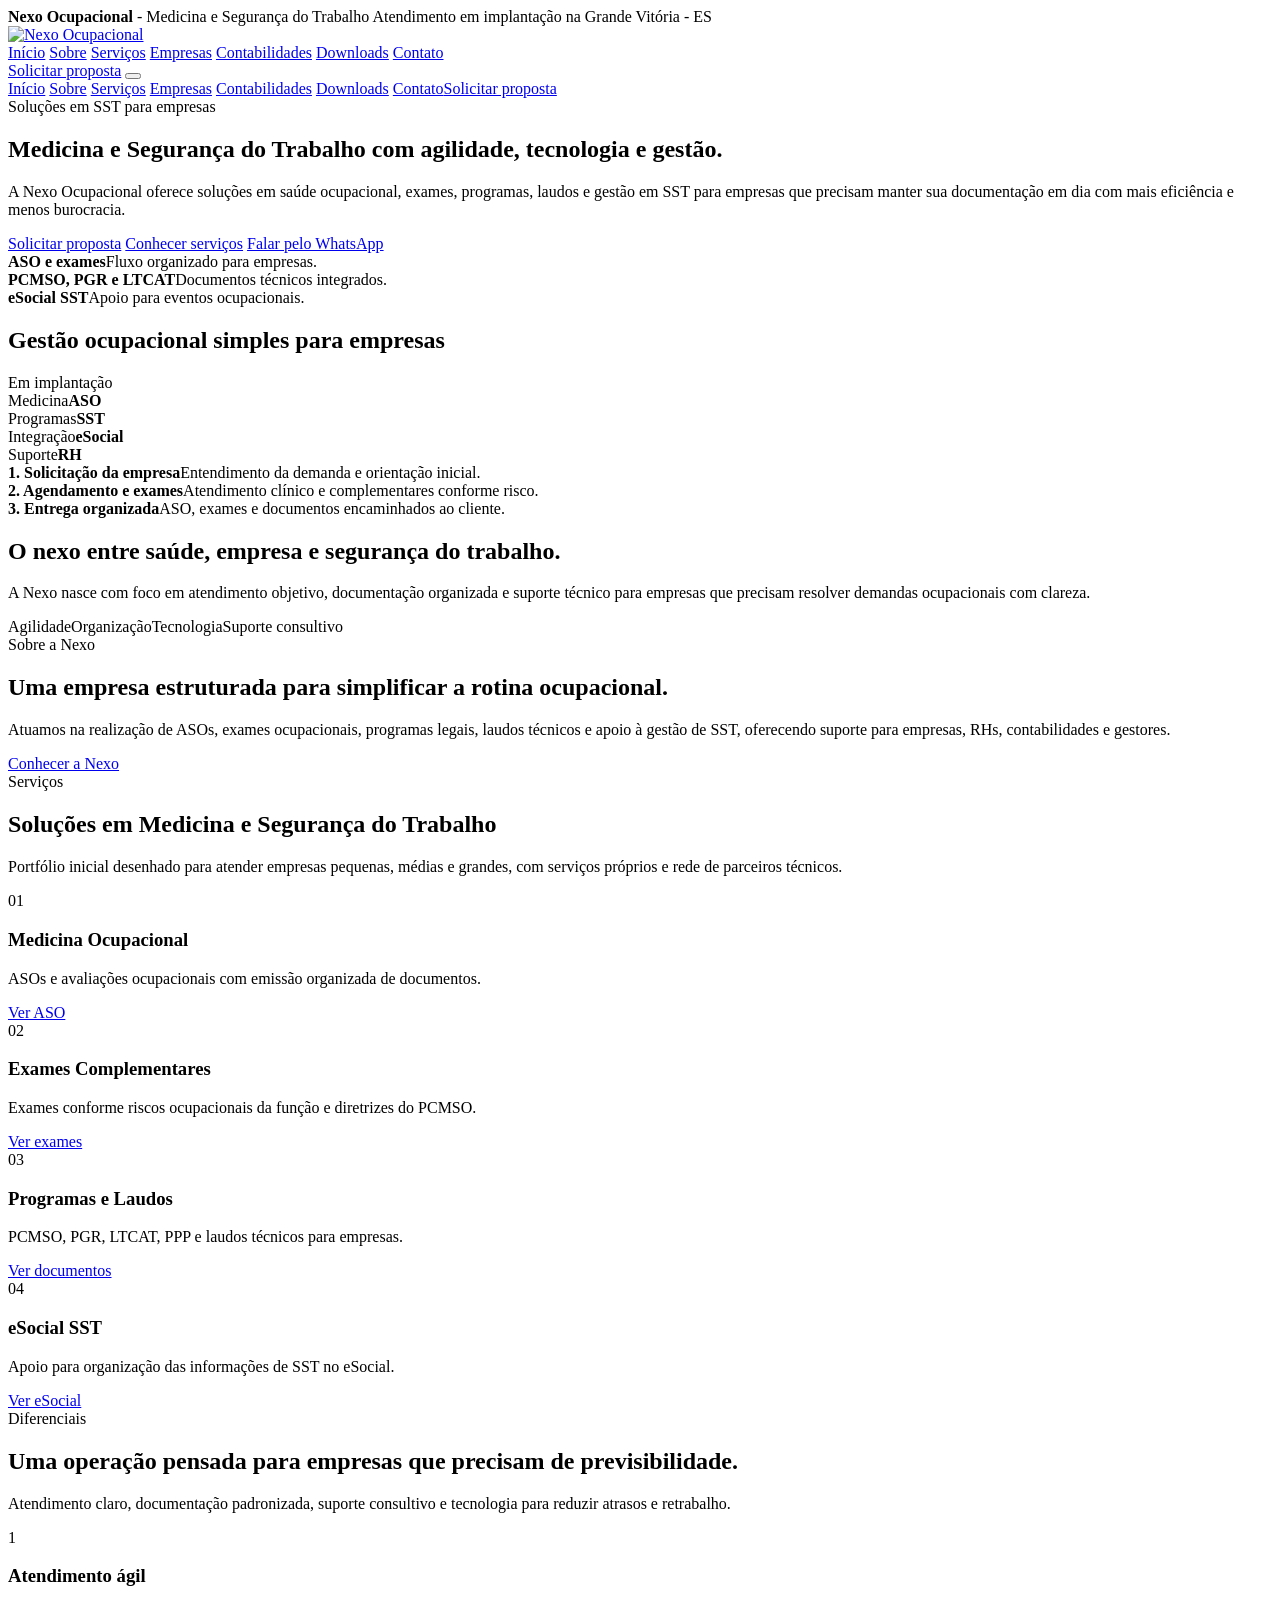
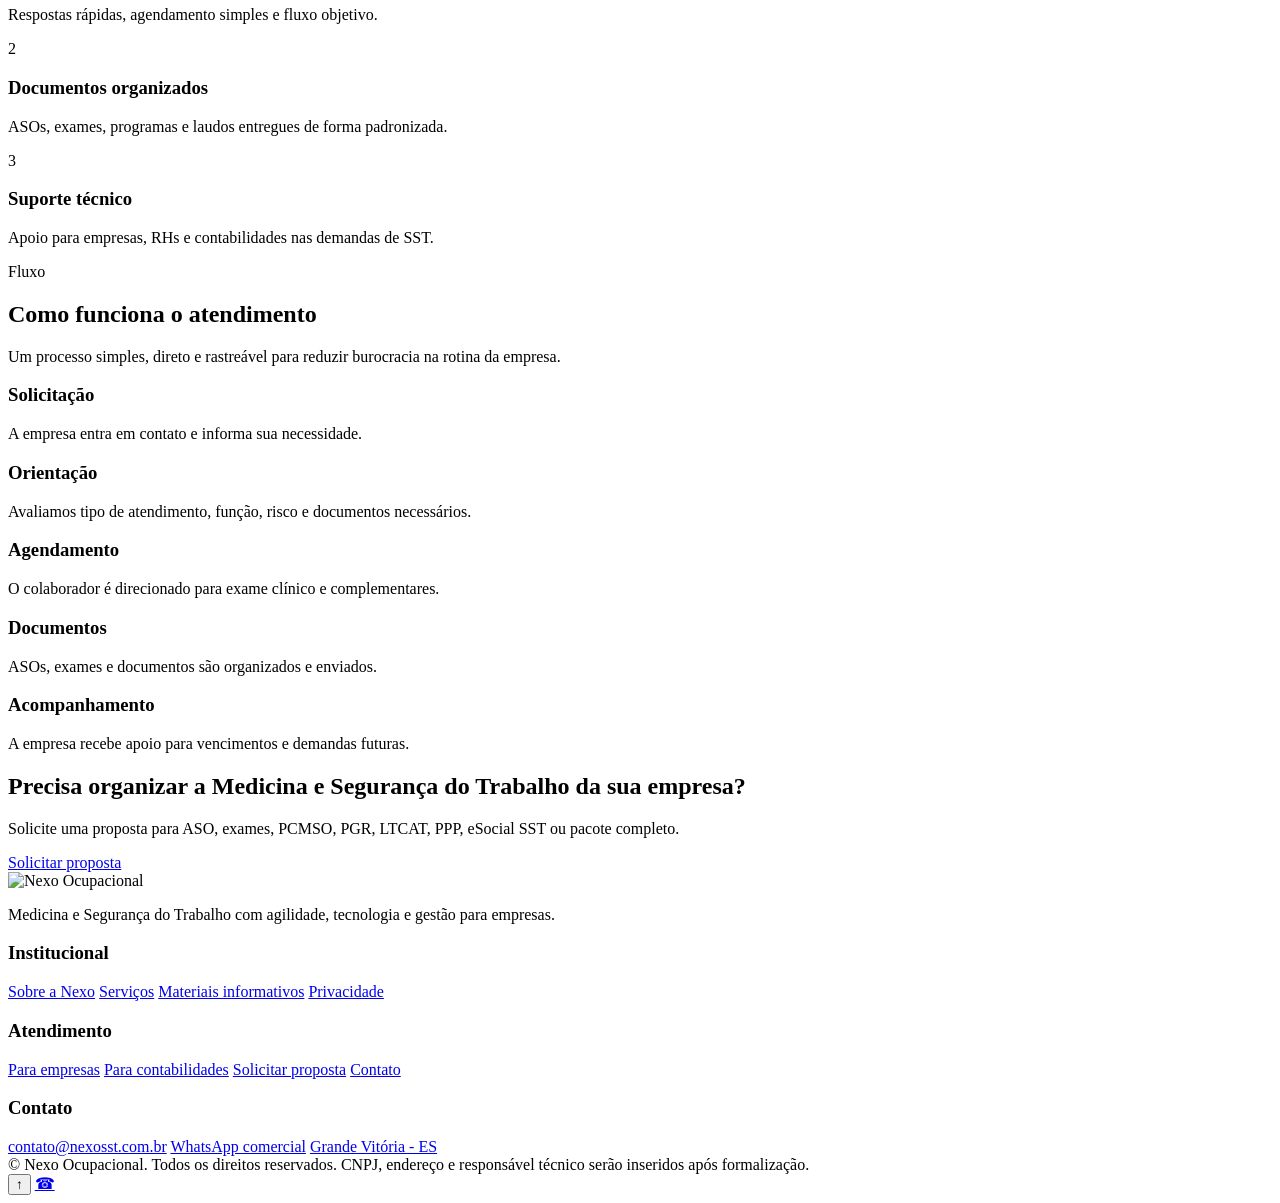
==== index.html @ 8d430383 "Add files via upload" ====
<!doctype html>
<html lang="pt-BR">
<head>
  <meta charset="utf-8">
  <meta name="viewport" content="width=device-width, initial-scale=1">
  <title>Nexo Ocupacional | Medicina e Segurança do Trabalho</title>
  <meta name="description" content="Site institucional da Nexo Ocupacional - Medicina e Segurança do Trabalho para empresas.">
  <link rel="icon" href="assets/img/favicon.svg" type="image/svg+xml">
  <link rel="preconnect" href="https://fonts.gstatic.com">
  <link rel="stylesheet" href="assets/css/styles.css">
</head>
<body>

<div class="topbar">
  <div class="container">
    <span><strong>Nexo Ocupacional</strong> - Medicina e Segurança do Trabalho</span>
    <span>Atendimento em implantação na Grande Vitória - ES</span>
  </div>
</div>
<header class="header">
  <div class="container">
    <div class="nav">
      <a class="logo" href="index.html" aria-label="Nexo Ocupacional">
        <img src="assets/img/logo-nexo.svg" alt="Nexo Ocupacional">
      </a>
      <nav class="navlinks" aria-label="Menu principal"><a href="index.html" class="active">Início</a>
<a href="sobre.html" class="">Sobre</a>
<a href="servicos.html" class="">Serviços</a>
<a href="empresas.html" class="">Empresas</a>
<a href="contabilidades.html" class="">Contabilidades</a>
<a href="downloads.html" class="">Downloads</a>
<a href="contato.html" class="">Contato</a></nav>
      <div class="navcta">
        <a class="btn primary" href="proposta.html">Solicitar proposta</a>
        <button class="menu-btn" data-menu-btn aria-label="Abrir menu"><span></span><span></span><span></span></button>
      </div>
    </div>
    <div class="mobile-menu" data-mobile-menu><a href="index.html">Início</a>
<a href="sobre.html">Sobre</a>
<a href="servicos.html">Serviços</a>
<a href="empresas.html">Empresas</a>
<a href="contabilidades.html">Contabilidades</a>
<a href="downloads.html">Downloads</a>
<a href="contato.html">Contato</a><a href="proposta.html">Solicitar proposta</a></div>
  </div>
</header>

<main>
  <section class="hero">
    <div class="container hero-grid">
      <div class="reveal">
        <div class="eyebrow">Soluções em SST para empresas</div>
        <h1>Medicina e Segurança do Trabalho com <span>agilidade, tecnologia e gestão.</span></h1>
        <p>A Nexo Ocupacional oferece soluções em saúde ocupacional, exames, programas, laudos e gestão em SST para empresas que precisam manter sua documentação em dia com mais eficiência e menos burocracia.</p>
        <div class="hero-actions">
          <a class="btn primary" href="proposta.html">Solicitar proposta</a>
          <a class="btn secondary" href="servicos.html">Conhecer serviços</a>
          <a class="btn whatsapp" href="#" data-whatsapp="proposta">Falar pelo WhatsApp</a>
        </div>
        <div class="hero-points">
          <div class="point"><strong>ASO e exames</strong>Fluxo organizado para empresas.</div>
          <div class="point"><strong>PCMSO, PGR e LTCAT</strong>Documentos técnicos integrados.</div>
          <div class="point"><strong>eSocial SST</strong>Apoio para eventos ocupacionais.</div>
        </div>
      </div>
      <aside class="hero-card reveal">
        <div class="panel-head">
          <h2>Gestão ocupacional simples para empresas</h2>
          <span class="status">Em implantação</span>
        </div>
        <div class="metrics">
          <div class="metric"><span>Medicina</span><strong>ASO</strong></div>
          <div class="metric"><span>Programas</span><strong>SST</strong></div>
          <div class="metric"><span>Integração</span><strong>eSocial</strong></div>
          <div class="metric"><span>Suporte</span><strong>RH</strong></div>
        </div>
        <div class="mini-flow">
          <div class="flow-item"><strong>1. Solicitação da empresa</strong>Entendimento da demanda e orientação inicial.</div>
          <div class="flow-item"><strong>2. Agendamento e exames</strong>Atendimento clínico e complementares conforme risco.</div>
          <div class="flow-item"><strong>3. Entrega organizada</strong>ASO, exames e documentos encaminhados ao cliente.</div>
        </div>
      </aside>
    </div>
  </section>

  <section class="section">
    <div class="container grid-2">
      <div class="kicker-box reveal">
        <h2>O nexo entre saúde, empresa e segurança do trabalho.</h2>
        <p>A Nexo nasce com foco em atendimento objetivo, documentação organizada e suporte técnico para empresas que precisam resolver demandas ocupacionais com clareza.</p>
        <div class="pills">
          <span class="pill">Agilidade</span><span class="pill">Organização</span><span class="pill">Tecnologia</span><span class="pill">Suporte consultivo</span>
        </div>
      </div>
      <div class="reveal">
        <div class="title">
          <span class="label">Sobre a Nexo</span>
          <h2>Uma empresa estruturada para simplificar a rotina ocupacional.</h2>
          <p>Atuamos na realização de ASOs, exames ocupacionais, programas legais, laudos técnicos e apoio à gestão de SST, oferecendo suporte para empresas, RHs, contabilidades e gestores.</p>
        </div>
        <a class="btn secondary" href="sobre.html">Conhecer a Nexo</a>
      </div>
    </div>
  </section>

  <section class="section section-muted">
    <div class="container">
      <div class="title center reveal">
        <span class="label">Serviços</span>
        <h2>Soluções em Medicina e Segurança do Trabalho</h2>
        <p>Portfólio inicial desenhado para atender empresas pequenas, médias e grandes, com serviços próprios e rede de parceiros técnicos.</p>
      </div>
      <div class="grid-4">
        <article class="card reveal"><div class="icon">01</div><h3>Medicina Ocupacional</h3><p>ASOs e avaliações ocupacionais com emissão organizada de documentos.</p><a class="btn secondary" href="aso.html">Ver ASO</a></article>
        <article class="card reveal"><div class="icon">02</div><h3>Exames Complementares</h3><p>Exames conforme riscos ocupacionais da função e diretrizes do PCMSO.</p><a class="btn secondary" href="servicos.html#exames">Ver exames</a></article>
        <article class="card reveal"><div class="icon">03</div><h3>Programas e Laudos</h3><p>PCMSO, PGR, LTCAT, PPP e laudos técnicos para empresas.</p><a class="btn secondary" href="programas.html">Ver documentos</a></article>
        <article class="card reveal"><div class="icon">04</div><h3>eSocial SST</h3><p>Apoio para organização das informações de SST no eSocial.</p><a class="btn secondary" href="servicos.html#esocial">Ver eSocial</a></article>
      </div>
    </div>
  </section>

  <section class="section section-dark">
    <div class="container">
      <div class="title center reveal">
        <span class="label">Diferenciais</span>
        <h2>Uma operação pensada para empresas que precisam de previsibilidade.</h2>
        <p>Atendimento claro, documentação padronizada, suporte consultivo e tecnologia para reduzir atrasos e retrabalho.</p>
      </div>
      <div class="grid-3">
        <div class="diff-card reveal"><div class="icon">1</div><h3>Atendimento ágil</h3><p>Respostas rápidas, agendamento simples e fluxo objetivo.</p></div>
        <div class="diff-card reveal"><div class="icon">2</div><h3>Documentos organizados</h3><p>ASOs, exames, programas e laudos entregues de forma padronizada.</p></div>
        <div class="diff-card reveal"><div class="icon">3</div><h3>Suporte técnico</h3><p>Apoio para empresas, RHs e contabilidades nas demandas de SST.</p></div>
      </div>
    </div>
  </section>

  <section class="section">
    <div class="container">
      <div class="title center reveal">
        <span class="label">Fluxo</span>
        <h2>Como funciona o atendimento</h2>
        <p>Um processo simples, direto e rastreável para reduzir burocracia na rotina da empresa.</p>
      </div>
      <div class="process">
        <div class="step reveal"><h3>Solicitação</h3><p>A empresa entra em contato e informa sua necessidade.</p></div>
        <div class="step reveal"><h3>Orientação</h3><p>Avaliamos tipo de atendimento, função, risco e documentos necessários.</p></div>
        <div class="step reveal"><h3>Agendamento</h3><p>O colaborador é direcionado para exame clínico e complementares.</p></div>
        <div class="step reveal"><h3>Documentos</h3><p>ASOs, exames e documentos são organizados e enviados.</p></div>
        <div class="step reveal"><h3>Acompanhamento</h3><p>A empresa recebe apoio para vencimentos e demandas futuras.</p></div>
      </div>
    </div>
  </section>

  <section class="section section-muted">
    <div class="container cta-band reveal">
      <div>
        <h2>Precisa organizar a Medicina e Segurança do Trabalho da sua empresa?</h2>
        <p>Solicite uma proposta para ASO, exames, PCMSO, PGR, LTCAT, PPP, eSocial SST ou pacote completo.</p>
      </div>
      <a class="btn gold" href="proposta.html">Solicitar proposta</a>
    </div>
  </section>
</main>

<footer class="footer">
  <div class="container">
    <div class="footer-grid">
      <div class="footer-logo">
        <img src="assets/img/logo-nexo.svg" alt="Nexo Ocupacional">
        <p>Medicina e Segurança do Trabalho com agilidade, tecnologia e gestão para empresas.</p>
      </div>
      <div>
        <h3>Institucional</h3>
        <a href="sobre.html">Sobre a Nexo</a>
        <a href="servicos.html">Serviços</a>
        <a href="downloads.html">Materiais informativos</a>
        <a href="privacidade.html">Privacidade</a>
      </div>
      <div>
        <h3>Atendimento</h3>
        <a href="empresas.html">Para empresas</a>
        <a href="contabilidades.html">Para contabilidades</a>
        <a href="proposta.html">Solicitar proposta</a>
        <a href="contato.html">Contato</a>
      </div>
      <div>
        <h3>Contato</h3>
        <a href="mailto:contato@nexosst.com.br">contato@nexosst.com.br</a>
        <a href="#" data-whatsapp="proposta">WhatsApp comercial</a>
        <a href="contato.html">Grande Vitória - ES</a>
      </div>
    </div>
    <div class="footer-bottom">
      <span>© <span data-year></span> Nexo Ocupacional. Todos os direitos reservados.</span>
      <span>CNPJ, endereço e responsável técnico serão inseridos após formalização.</span>
    </div>
  </div>
</footer>
<button class="to-top" data-to-top aria-label="Voltar ao topo">↑</button>
<a class="float-whatsapp" href="#" data-whatsapp="proposta" aria-label="WhatsApp">☎</a>
<script src="assets/js/main.js"></script>
</body>
</html>
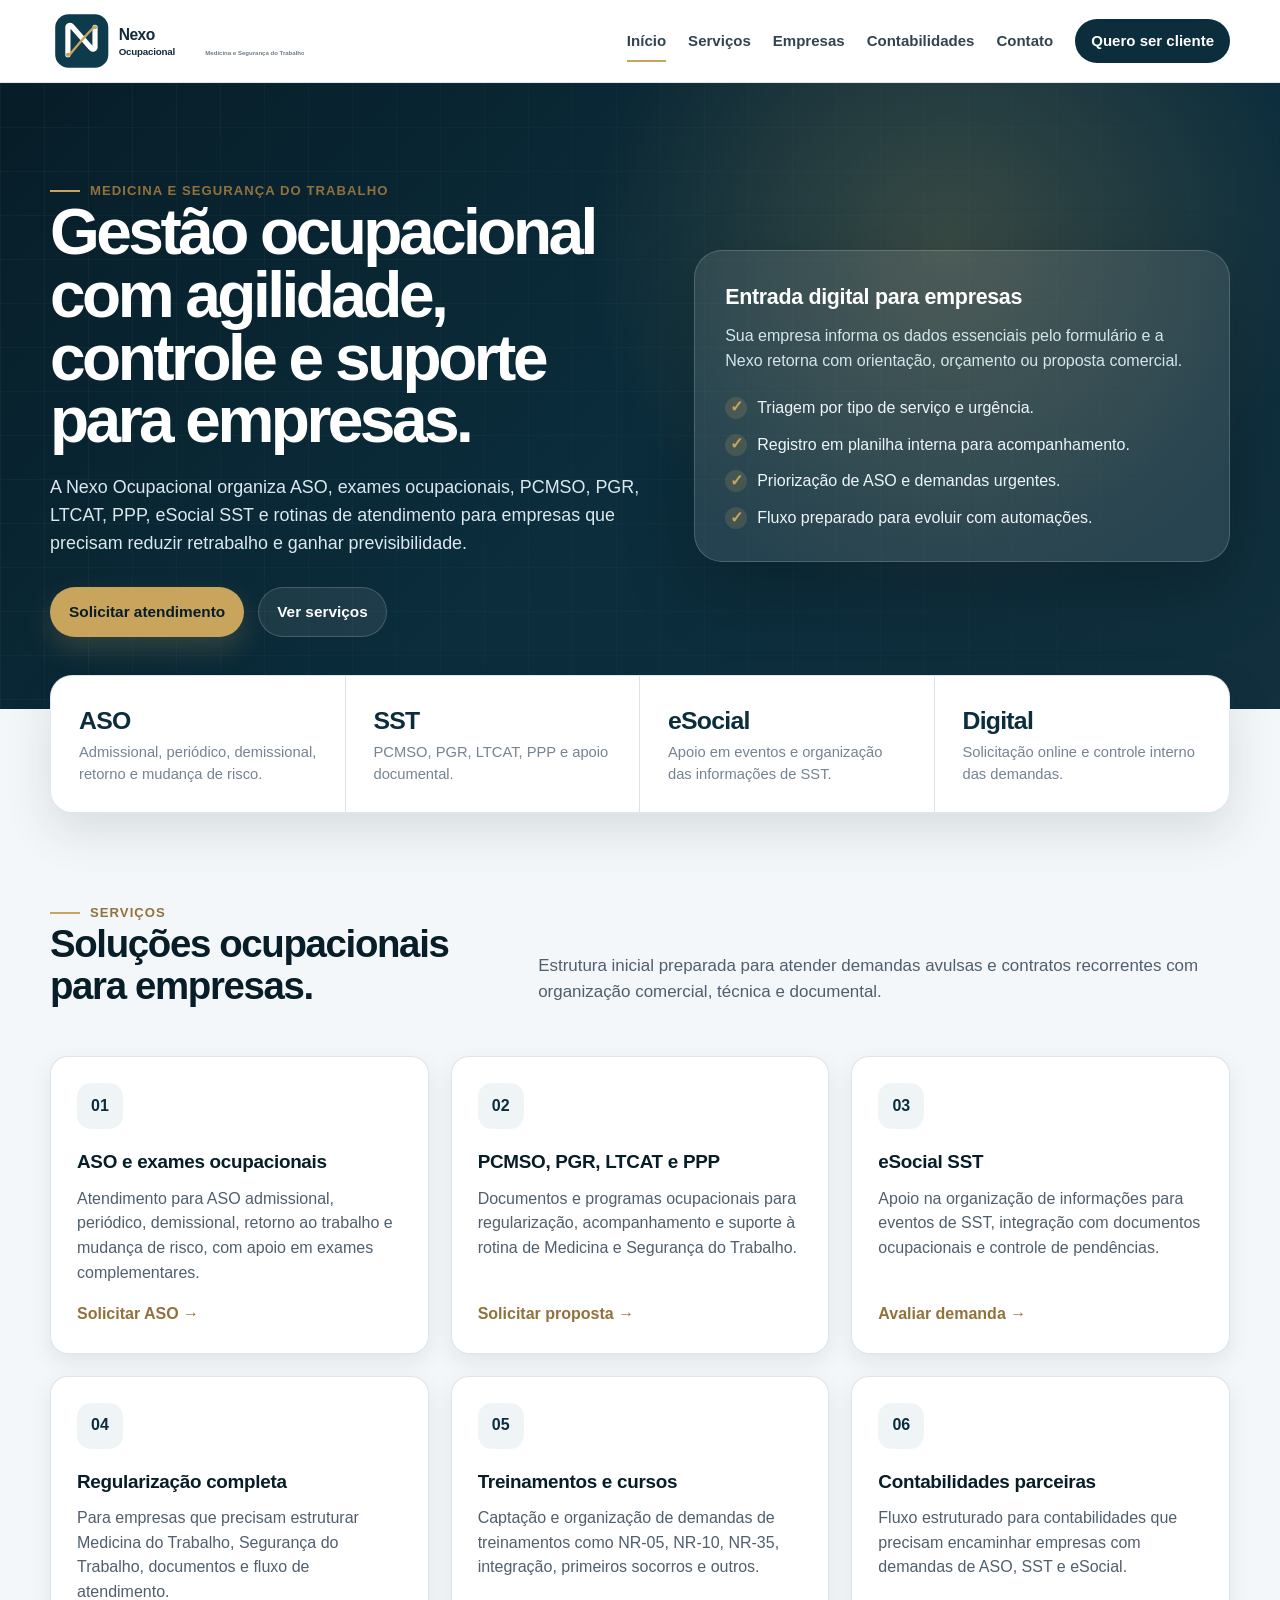
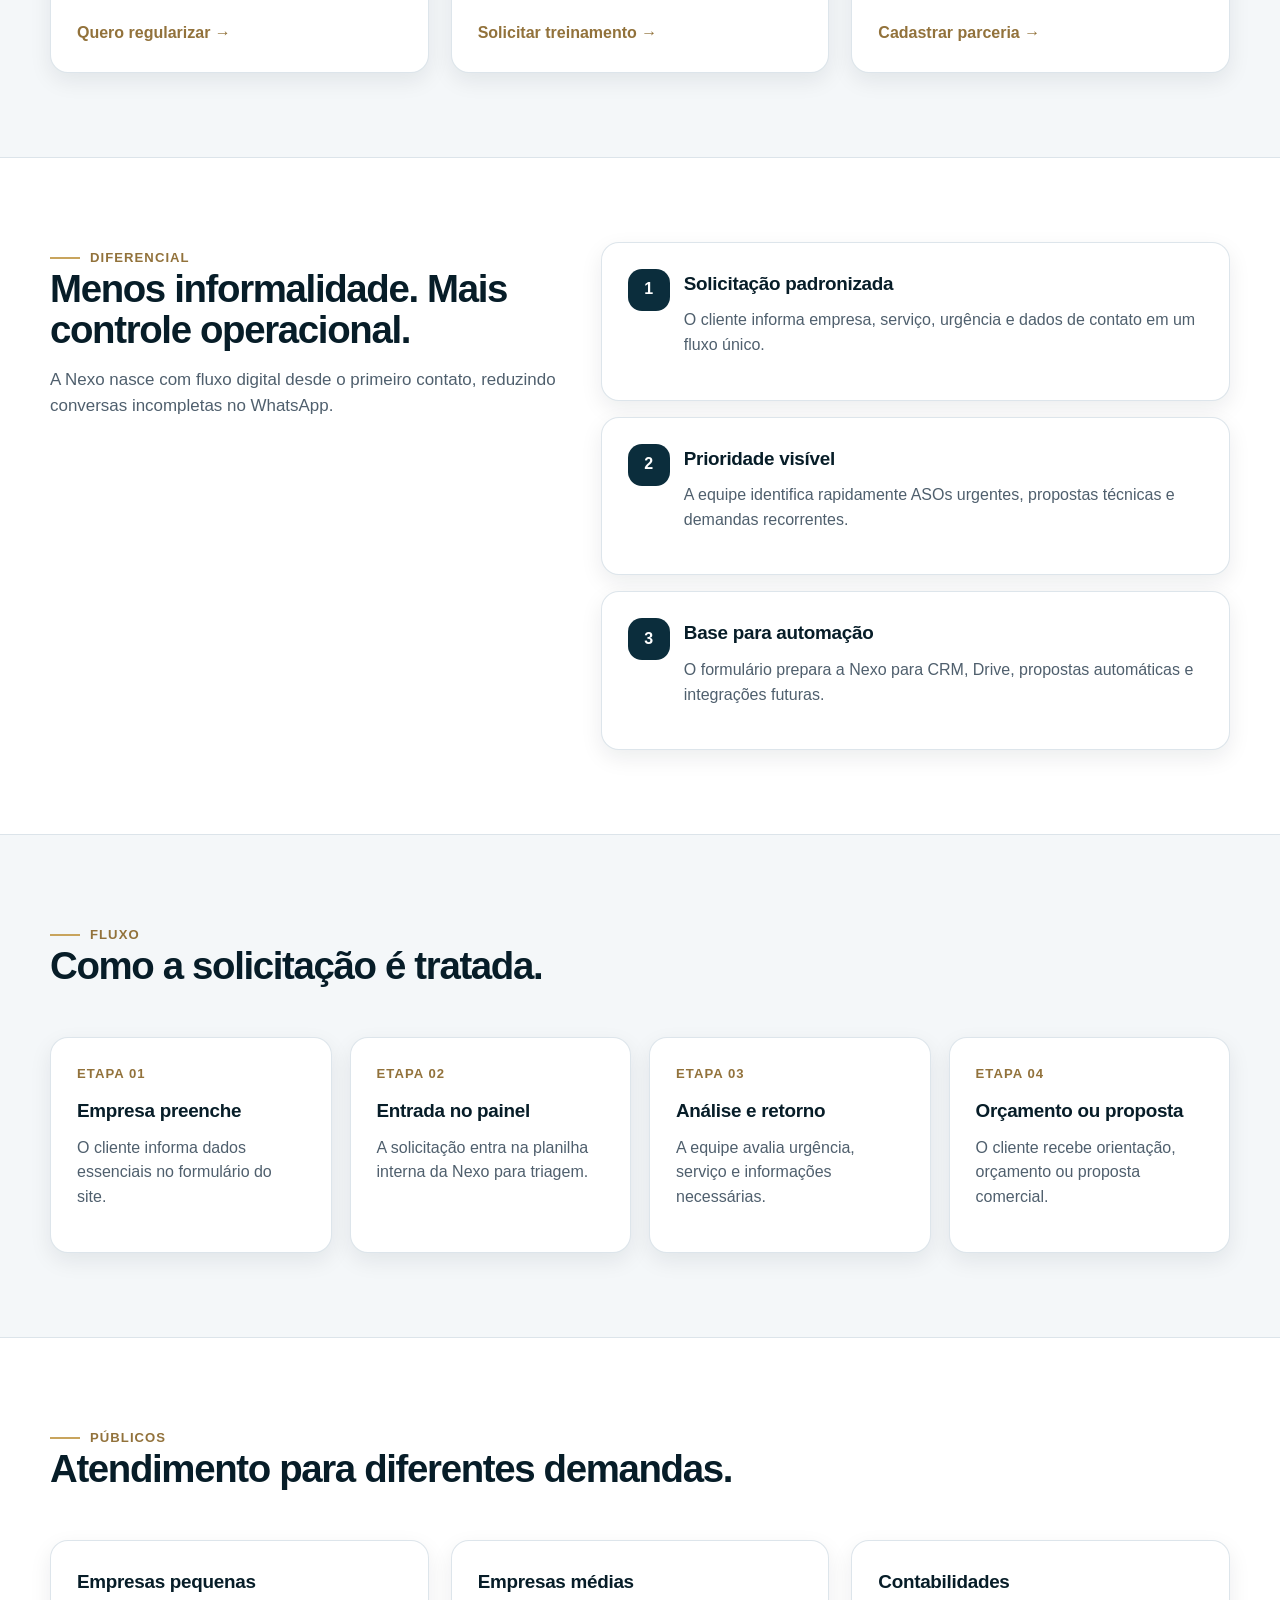
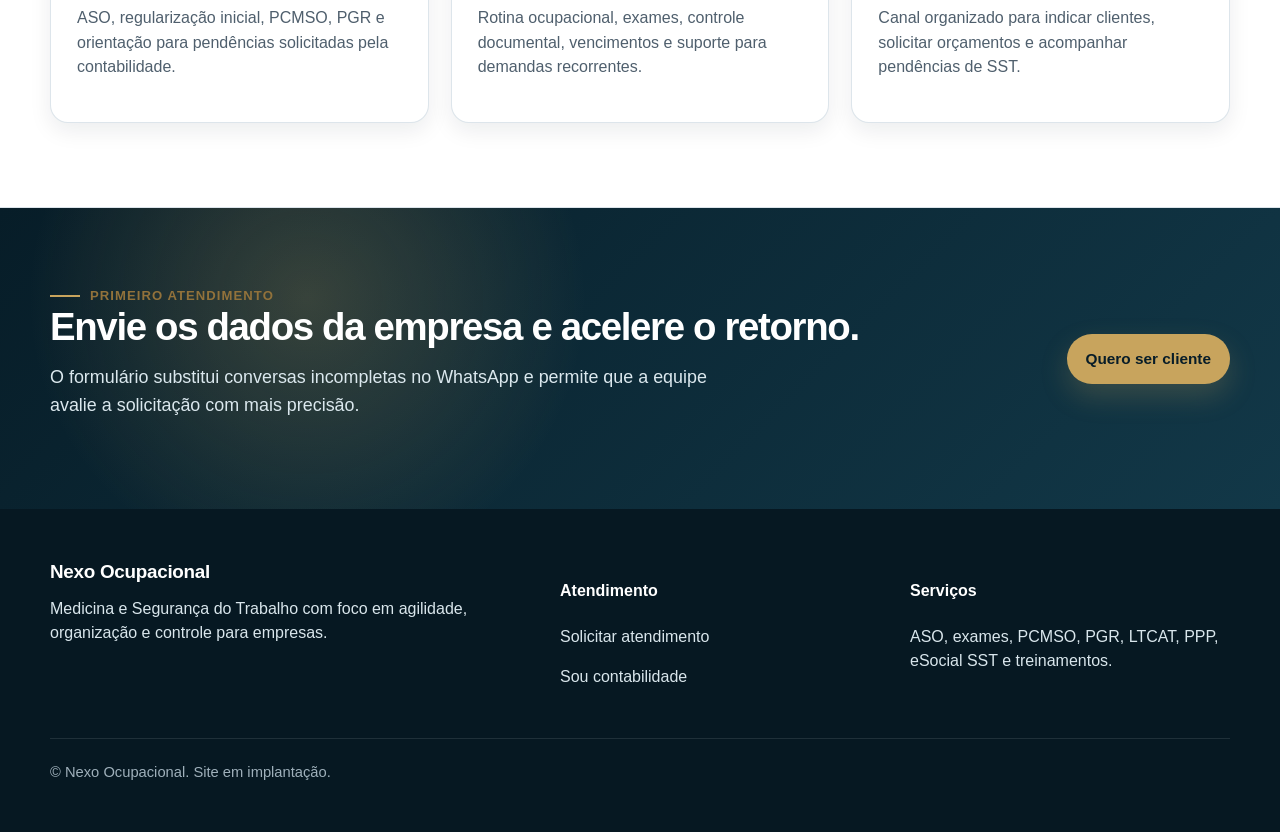
==== commit 13eaf920: "Atualizar site nexo" ====
--- a/index.html
+++ b/index.html
@@ -1,203 +1 @@
-<!doctype html>
-<html lang="pt-BR">
-<head>
-  <meta charset="utf-8">
-  <meta name="viewport" content="width=device-width, initial-scale=1">
-  <title>Nexo Ocupacional | Medicina e Segurança do Trabalho</title>
-  <meta name="description" content="Site institucional da Nexo Ocupacional - Medicina e Segurança do Trabalho para empresas.">
-  <link rel="icon" href="assets/img/favicon.svg" type="image/svg+xml">
-  <link rel="preconnect" href="https://fonts.gstatic.com">
-  <link rel="stylesheet" href="assets/css/styles.css">
-</head>
-<body>
-
-<div class="topbar">
-  <div class="container">
-    <span><strong>Nexo Ocupacional</strong> - Medicina e Segurança do Trabalho</span>
-    <span>Atendimento em implantação na Grande Vitória - ES</span>
-  </div>
-</div>
-<header class="header">
-  <div class="container">
-    <div class="nav">
-      <a class="logo" href="index.html" aria-label="Nexo Ocupacional">
-        <img src="assets/img/logo-nexo.svg" alt="Nexo Ocupacional">
-      </a>
-      <nav class="navlinks" aria-label="Menu principal"><a href="index.html" class="active">Início</a>
-<a href="sobre.html" class="">Sobre</a>
-<a href="servicos.html" class="">Serviços</a>
-<a href="empresas.html" class="">Empresas</a>
-<a href="contabilidades.html" class="">Contabilidades</a>
-<a href="downloads.html" class="">Downloads</a>
-<a href="contato.html" class="">Contato</a></nav>
-      <div class="navcta">
-        <a class="btn primary" href="proposta.html">Solicitar proposta</a>
-        <button class="menu-btn" data-menu-btn aria-label="Abrir menu"><span></span><span></span><span></span></button>
-      </div>
-    </div>
-    <div class="mobile-menu" data-mobile-menu><a href="index.html">Início</a>
-<a href="sobre.html">Sobre</a>
-<a href="servicos.html">Serviços</a>
-<a href="empresas.html">Empresas</a>
-<a href="contabilidades.html">Contabilidades</a>
-<a href="downloads.html">Downloads</a>
-<a href="contato.html">Contato</a><a href="proposta.html">Solicitar proposta</a></div>
-  </div>
-</header>
-
-<main>
-  <section class="hero">
-    <div class="container hero-grid">
-      <div class="reveal">
-        <div class="eyebrow">Soluções em SST para empresas</div>
-        <h1>Medicina e Segurança do Trabalho com <span>agilidade, tecnologia e gestão.</span></h1>
-        <p>A Nexo Ocupacional oferece soluções em saúde ocupacional, exames, programas, laudos e gestão em SST para empresas que precisam manter sua documentação em dia com mais eficiência e menos burocracia.</p>
-        <div class="hero-actions">
-          <a class="btn primary" href="proposta.html">Solicitar proposta</a>
-          <a class="btn secondary" href="servicos.html">Conhecer serviços</a>
-          <a class="btn whatsapp" href="#" data-whatsapp="proposta">Falar pelo WhatsApp</a>
-        </div>
-        <div class="hero-points">
-          <div class="point"><strong>ASO e exames</strong>Fluxo organizado para empresas.</div>
-          <div class="point"><strong>PCMSO, PGR e LTCAT</strong>Documentos técnicos integrados.</div>
-          <div class="point"><strong>eSocial SST</strong>Apoio para eventos ocupacionais.</div>
-        </div>
-      </div>
-      <aside class="hero-card reveal">
-        <div class="panel-head">
-          <h2>Gestão ocupacional simples para empresas</h2>
-          <span class="status">Em implantação</span>
-        </div>
-        <div class="metrics">
-          <div class="metric"><span>Medicina</span><strong>ASO</strong></div>
-          <div class="metric"><span>Programas</span><strong>SST</strong></div>
-          <div class="metric"><span>Integração</span><strong>eSocial</strong></div>
-          <div class="metric"><span>Suporte</span><strong>RH</strong></div>
-        </div>
-        <div class="mini-flow">
-          <div class="flow-item"><strong>1. Solicitação da empresa</strong>Entendimento da demanda e orientação inicial.</div>
-          <div class="flow-item"><strong>2. Agendamento e exames</strong>Atendimento clínico e complementares conforme risco.</div>
-          <div class="flow-item"><strong>3. Entrega organizada</strong>ASO, exames e documentos encaminhados ao cliente.</div>
-        </div>
-      </aside>
-    </div>
-  </section>
-
-  <section class="section">
-    <div class="container grid-2">
-      <div class="kicker-box reveal">
-        <h2>O nexo entre saúde, empresa e segurança do trabalho.</h2>
-        <p>A Nexo nasce com foco em atendimento objetivo, documentação organizada e suporte técnico para empresas que precisam resolver demandas ocupacionais com clareza.</p>
-        <div class="pills">
-          <span class="pill">Agilidade</span><span class="pill">Organização</span><span class="pill">Tecnologia</span><span class="pill">Suporte consultivo</span>
-        </div>
-      </div>
-      <div class="reveal">
-        <div class="title">
-          <span class="label">Sobre a Nexo</span>
-          <h2>Uma empresa estruturada para simplificar a rotina ocupacional.</h2>
-          <p>Atuamos na realização de ASOs, exames ocupacionais, programas legais, laudos técnicos e apoio à gestão de SST, oferecendo suporte para empresas, RHs, contabilidades e gestores.</p>
-        </div>
-        <a class="btn secondary" href="sobre.html">Conhecer a Nexo</a>
-      </div>
-    </div>
-  </section>
-
-  <section class="section section-muted">
-    <div class="container">
-      <div class="title center reveal">
-        <span class="label">Serviços</span>
-        <h2>Soluções em Medicina e Segurança do Trabalho</h2>
-        <p>Portfólio inicial desenhado para atender empresas pequenas, médias e grandes, com serviços próprios e rede de parceiros técnicos.</p>
-      </div>
-      <div class="grid-4">
-        <article class="card reveal"><div class="icon">01</div><h3>Medicina Ocupacional</h3><p>ASOs e avaliações ocupacionais com emissão organizada de documentos.</p><a class="btn secondary" href="aso.html">Ver ASO</a></article>
-        <article class="card reveal"><div class="icon">02</div><h3>Exames Complementares</h3><p>Exames conforme riscos ocupacionais da função e diretrizes do PCMSO.</p><a class="btn secondary" href="servicos.html#exames">Ver exames</a></article>
-        <article class="card reveal"><div class="icon">03</div><h3>Programas e Laudos</h3><p>PCMSO, PGR, LTCAT, PPP e laudos técnicos para empresas.</p><a class="btn secondary" href="programas.html">Ver documentos</a></article>
-        <article class="card reveal"><div class="icon">04</div><h3>eSocial SST</h3><p>Apoio para organização das informações de SST no eSocial.</p><a class="btn secondary" href="servicos.html#esocial">Ver eSocial</a></article>
-      </div>
-    </div>
-  </section>
-
-  <section class="section section-dark">
-    <div class="container">
-      <div class="title center reveal">
-        <span class="label">Diferenciais</span>
-        <h2>Uma operação pensada para empresas que precisam de previsibilidade.</h2>
-        <p>Atendimento claro, documentação padronizada, suporte consultivo e tecnologia para reduzir atrasos e retrabalho.</p>
-      </div>
-      <div class="grid-3">
-        <div class="diff-card reveal"><div class="icon">1</div><h3>Atendimento ágil</h3><p>Respostas rápidas, agendamento simples e fluxo objetivo.</p></div>
-        <div class="diff-card reveal"><div class="icon">2</div><h3>Documentos organizados</h3><p>ASOs, exames, programas e laudos entregues de forma padronizada.</p></div>
-        <div class="diff-card reveal"><div class="icon">3</div><h3>Suporte técnico</h3><p>Apoio para empresas, RHs e contabilidades nas demandas de SST.</p></div>
-      </div>
-    </div>
-  </section>
-
-  <section class="section">
-    <div class="container">
-      <div class="title center reveal">
-        <span class="label">Fluxo</span>
-        <h2>Como funciona o atendimento</h2>
-        <p>Um processo simples, direto e rastreável para reduzir burocracia na rotina da empresa.</p>
-      </div>
-      <div class="process">
-        <div class="step reveal"><h3>Solicitação</h3><p>A empresa entra em contato e informa sua necessidade.</p></div>
-        <div class="step reveal"><h3>Orientação</h3><p>Avaliamos tipo de atendimento, função, risco e documentos necessários.</p></div>
-        <div class="step reveal"><h3>Agendamento</h3><p>O colaborador é direcionado para exame clínico e complementares.</p></div>
-        <div class="step reveal"><h3>Documentos</h3><p>ASOs, exames e documentos são organizados e enviados.</p></div>
-        <div class="step reveal"><h3>Acompanhamento</h3><p>A empresa recebe apoio para vencimentos e demandas futuras.</p></div>
-      </div>
-    </div>
-  </section>
-
-  <section class="section section-muted">
-    <div class="container cta-band reveal">
-      <div>
-        <h2>Precisa organizar a Medicina e Segurança do Trabalho da sua empresa?</h2>
-        <p>Solicite uma proposta para ASO, exames, PCMSO, PGR, LTCAT, PPP, eSocial SST ou pacote completo.</p>
-      </div>
-      <a class="btn gold" href="proposta.html">Solicitar proposta</a>
-    </div>
-  </section>
-</main>
-
-<footer class="footer">
-  <div class="container">
-    <div class="footer-grid">
-      <div class="footer-logo">
-        <img src="assets/img/logo-nexo.svg" alt="Nexo Ocupacional">
-        <p>Medicina e Segurança do Trabalho com agilidade, tecnologia e gestão para empresas.</p>
-      </div>
-      <div>
-        <h3>Institucional</h3>
-        <a href="sobre.html">Sobre a Nexo</a>
-        <a href="servicos.html">Serviços</a>
-        <a href="downloads.html">Materiais informativos</a>
-        <a href="privacidade.html">Privacidade</a>
-      </div>
-      <div>
-        <h3>Atendimento</h3>
-        <a href="empresas.html">Para empresas</a>
-        <a href="contabilidades.html">Para contabilidades</a>
-        <a href="proposta.html">Solicitar proposta</a>
-        <a href="contato.html">Contato</a>
-      </div>
-      <div>
-        <h3>Contato</h3>
-        <a href="mailto:contato@nexosst.com.br">contato@nexosst.com.br</a>
-        <a href="#" data-whatsapp="proposta">WhatsApp comercial</a>
-        <a href="contato.html">Grande Vitória - ES</a>
-      </div>
-    </div>
-    <div class="footer-bottom">
-      <span>© <span data-year></span> Nexo Ocupacional. Todos os direitos reservados.</span>
-      <span>CNPJ, endereço e responsável técnico serão inseridos após formalização.</span>
-    </div>
-  </div>
-</footer>
-<button class="to-top" data-to-top aria-label="Voltar ao topo">↑</button>
-<a class="float-whatsapp" href="#" data-whatsapp="proposta" aria-label="WhatsApp">☎</a>
-<script src="assets/js/main.js"></script>
-</body>
-</html>+<!DOCTYPE html><html lang="pt-BR"><head><meta charset="UTF-8"/><meta name="viewport" content="width=device-width, initial-scale=1.0"/><title>Nexo Ocupacional | Medicina e Segurança do Trabalho</title><meta name="description" content="Medicina e Segurança do Trabalho para empresas. ASO, exames ocupacionais, PCMSO, PGR, LTCAT, PPP, eSocial SST e treinamentos."/><link rel="stylesheet" href="assets/css/styles.css"/></head><body><header class="site-header"><div class="container header-inner"><a href="index.html" class="logo-link"><img src="assets/img/logo-nexo.svg" alt="Nexo Ocupacional" class="logo"/></a><nav class="main-nav"><a href="index.html" class="active">Início</a><a href="servicos.html">Serviços</a><a href="empresas.html">Empresas</a><a href="contabilidades.html">Contabilidades</a><a href="contato.html">Contato</a><a href="quero-ser-cliente.html" class="nav-cta">Quero ser cliente</a></nav></div></header><main><section class="hero"><div class="container hero-grid"><div><span class="eyebrow">Medicina e Segurança do Trabalho</span><h1>Gestão ocupacional com agilidade, controle e suporte para empresas.</h1><p class="lead">A Nexo Ocupacional organiza ASO, exames ocupacionais, PCMSO, PGR, LTCAT, PPP, eSocial SST e rotinas de atendimento para empresas que precisam reduzir retrabalho e ganhar previsibilidade.</p><div class="hero-actions"><a href="quero-ser-cliente.html" class="btn-primary">Solicitar atendimento</a><a href="servicos.html" class="btn-ghost">Ver serviços</a></div></div><aside class="hero-card"><h3>Entrada digital para empresas</h3><p>Sua empresa informa os dados essenciais pelo formulário e a Nexo retorna com orientação, orçamento ou proposta comercial.</p><div class="hero-checklist"><div class="hero-check">Triagem por tipo de serviço e urgência.</div><div class="hero-check">Registro em planilha interna para acompanhamento.</div><div class="hero-check">Priorização de ASO e demandas urgentes.</div><div class="hero-check">Fluxo preparado para evoluir com automações.</div></div></aside></div></section><section class="stats-bar"><div class="container"><div class="stats-grid"><div class="stat-item"><div class="stat-number">ASO</div><div class="stat-label">Admissional, periódico, demissional, retorno e mudança de risco.</div></div><div class="stat-item"><div class="stat-number">SST</div><div class="stat-label">PCMSO, PGR, LTCAT, PPP e apoio documental.</div></div><div class="stat-item"><div class="stat-number">eSocial</div><div class="stat-label">Apoio em eventos e organização das informações de SST.</div></div><div class="stat-item"><div class="stat-number">Digital</div><div class="stat-label">Solicitação online e controle interno das demandas.</div></div></div></div></section><section class="section"><div class="container"><div class="section-heading"><div><span class="eyebrow">Serviços</span><h2>Soluções ocupacionais para empresas.</h2></div><p class="section-lead">Estrutura inicial preparada para atender demandas avulsas e contratos recorrentes com organização comercial, técnica e documental.</p></div><div class="cards-grid"><article class="service-card"><div class="service-icon">01</div><h3>ASO e exames ocupacionais</h3><p>Atendimento para ASO admissional, periódico, demissional, retorno ao trabalho e mudança de risco, com apoio em exames complementares.</p><a class="learn-more" href="quero-ser-cliente.html">Solicitar ASO →</a></article><article class="service-card"><div class="service-icon">02</div><h3>PCMSO, PGR, LTCAT e PPP</h3><p>Documentos e programas ocupacionais para regularização, acompanhamento e suporte à rotina de Medicina e Segurança do Trabalho.</p><a class="learn-more" href="quero-ser-cliente.html">Solicitar proposta →</a></article><article class="service-card"><div class="service-icon">03</div><h3>eSocial SST</h3><p>Apoio na organização de informações para eventos de SST, integração com documentos ocupacionais e controle de pendências.</p><a class="learn-more" href="quero-ser-cliente.html">Avaliar demanda →</a></article><article class="service-card"><div class="service-icon">04</div><h3>Regularização completa</h3><p>Para empresas que precisam estruturar Medicina do Trabalho, Segurança do Trabalho, documentos e fluxo de atendimento.</p><a class="learn-more" href="quero-ser-cliente.html">Quero regularizar →</a></article><article class="service-card"><div class="service-icon">05</div><h3>Treinamentos e cursos</h3><p>Captação e organização de demandas de treinamentos como NR-05, NR-10, NR-35, integração, primeiros socorros e outros.</p><a class="learn-more" href="quero-ser-cliente.html">Solicitar treinamento →</a></article><article class="service-card"><div class="service-icon">06</div><h3>Contabilidades parceiras</h3><p>Fluxo estruturado para contabilidades que precisam encaminhar empresas com demandas de ASO, SST e eSocial.</p><a class="learn-more" href="quero-ser-cliente.html">Cadastrar parceria →</a></article></div></div></section><section class="section band"><div class="container feature-grid"><div><span class="eyebrow">Diferencial</span><h2>Menos informalidade. Mais controle operacional.</h2><p class="section-lead">A Nexo nasce com fluxo digital desde o primeiro contato, reduzindo conversas incompletas no WhatsApp.</p></div><div class="feature-list"><article class="feature-card"><span class="feature-number">1</span><div><h3>Solicitação padronizada</h3><p>O cliente informa empresa, serviço, urgência e dados de contato em um fluxo único.</p></div></article><article class="feature-card"><span class="feature-number">2</span><div><h3>Prioridade visível</h3><p>A equipe identifica rapidamente ASOs urgentes, propostas técnicas e demandas recorrentes.</p></div></article><article class="feature-card"><span class="feature-number">3</span><div><h3>Base para automação</h3><p>O formulário prepara a Nexo para CRM, Drive, propostas automáticas e integrações futuras.</p></div></article></div></div></section><section class="section"><div class="container"><div class="section-heading"><div><span class="eyebrow">Fluxo</span><h2>Como a solicitação é tratada.</h2></div></div><div class="process-grid"><article class="process-card"><div class="process-step">ETAPA 01</div><h3>Empresa preenche</h3><p>O cliente informa dados essenciais no formulário do site.</p></article><article class="process-card"><div class="process-step">ETAPA 02</div><h3>Entrada no painel</h3><p>A solicitação entra na planilha interna da Nexo para triagem.</p></article><article class="process-card"><div class="process-step">ETAPA 03</div><h3>Análise e retorno</h3><p>A equipe avalia urgência, serviço e informações necessárias.</p></article><article class="process-card"><div class="process-step">ETAPA 04</div><h3>Orçamento ou proposta</h3><p>O cliente recebe orientação, orçamento ou proposta comercial.</p></article></div></div></section><section class="section band"><div class="container"><div class="section-heading"><div><span class="eyebrow">Públicos</span><h2>Atendimento para diferentes demandas.</h2></div></div><div class="audience-grid"><article class="audience-card"><h3>Empresas pequenas</h3><p>ASO, regularização inicial, PCMSO, PGR e orientação para pendências solicitadas pela contabilidade.</p></article><article class="audience-card"><h3>Empresas médias</h3><p>Rotina ocupacional, exames, controle documental, vencimentos e suporte para demandas recorrentes.</p></article><article class="audience-card"><h3>Contabilidades</h3><p>Canal organizado para indicar clientes, solicitar orçamentos e acompanhar pendências de SST.</p></article></div></div></section><section class="cta-section"><div class="container cta-box"><div><span class="eyebrow">Primeiro atendimento</span><h2>Envie os dados da empresa e acelere o retorno.</h2><p class="lead">O formulário substitui conversas incompletas no WhatsApp e permite que a equipe avalie a solicitação com mais precisão.</p></div><a href="quero-ser-cliente.html" class="btn-primary">Quero ser cliente</a></div></section></main><footer class="site-footer"><div class="container footer-grid"><div><h3>Nexo Ocupacional</h3><p>Medicina e Segurança do Trabalho com foco em agilidade, organização e controle para empresas.</p></div><div><h4>Atendimento</h4><p><a href="quero-ser-cliente.html">Solicitar atendimento</a></p><p><a href="contabilidades.html">Sou contabilidade</a></p></div><div><h4>Serviços</h4><p>ASO, exames, PCMSO, PGR, LTCAT, PPP, eSocial SST e treinamentos.</p></div></div><div class="container footer-small">© Nexo Ocupacional. Site em implantação.</div></footer><script src="assets/js/main.js"></script></body></html>
--- a/assets/css/styles.css
+++ b/assets/css/styles.css
@@ -0,0 +1,2 @@
+/* NEXO OCUPACIONAL — SITE PROFISSIONAL V2 */
+:root{--blue950:#071d28;--blue900:#0b2d3c;--blue800:#123848;--blue700:#17495d;--slate:#4f5f6d;--muted:#758392;--line:#dce4ea;--bg:#f4f7f9;--card:#fff;--gold:#c8a45d;--gold2:#92723b;--success:#146c43;--error:#b42318;--shadow-sm:0 8px 22px rgba(7,29,40,.08);--shadow-md:0 18px 48px rgba(7,29,40,.12);--radius:18px;--radius-lg:28px;--container:1180px}*{box-sizing:border-box}html{scroll-behavior:smooth}body{margin:0;font-family:Inter,Arial,Helvetica,sans-serif;color:var(--blue950);background:var(--bg);line-height:1.55}img{max-width:100%;display:block}a{color:inherit;text-decoration:none}.container{width:min(var(--container),calc(100% - 40px));margin:0 auto}.section{padding:84px 0}.page-section{padding:64px 0 90px}.eyebrow{display:inline-flex;align-items:center;gap:10px;color:var(--gold2);font-size:.82rem;font-weight:800;letter-spacing:.08em;text-transform:uppercase}.eyebrow:before{content:"";width:30px;height:2px;background:var(--gold);display:inline-block}h1,h2,h3,p{margin-top:0}h1{font-size:clamp(2.35rem,5vw,4.8rem);line-height:.98;letter-spacing:-.055em;margin-bottom:22px}h2{font-size:clamp(1.75rem,3vw,3rem);line-height:1.08;letter-spacing:-.035em;margin-bottom:16px}h3{font-size:1.18rem;letter-spacing:-.015em;margin-bottom:10px}.lead{font-size:1.12rem;color:#dbe8ee;max-width:680px}.section-lead{color:var(--slate);max-width:760px;font-size:1.06rem}.btn-primary,.btn-secondary,.btn-ghost{display:inline-flex;align-items:center;justify-content:center;min-height:46px;padding:12px 18px;border-radius:999px;font-weight:800;border:1px solid transparent;cursor:pointer;transition:transform .16s ease,box-shadow .16s ease,background .16s ease;font-size:.96rem}.btn-primary{background:var(--gold);color:#081d28;box-shadow:0 12px 28px rgba(200,164,93,.22)}.btn-primary:hover{transform:translateY(-1px);box-shadow:0 18px 34px rgba(200,164,93,.3)}.btn-secondary{background:#fff;color:var(--blue900);border-color:rgba(255,255,255,.62)}.btn-ghost{background:rgba(255,255,255,.08);color:#fff;border-color:rgba(255,255,255,.18)}.site-header{position:sticky;top:0;z-index:50;background:rgba(255,255,255,.92);backdrop-filter:blur(14px);border-bottom:1px solid rgba(220,228,234,.9)}.header-inner{min-height:82px;display:flex;align-items:center;justify-content:space-between;gap:24px}.logo-link{display:inline-flex;align-items:center;gap:12px;flex:0 0 auto}.logo{width:254px;height:auto}.main-nav{display:flex;align-items:center;gap:22px;color:#314450;font-weight:700;font-size:.94rem}.main-nav a{position:relative;white-space:nowrap}.main-nav a:not(.nav-cta):after{content:"";position:absolute;left:0;bottom:-9px;width:0;height:2px;background:var(--gold);transition:width .18s ease}.main-nav a:hover:after,.main-nav a.active:after{width:100%}.nav-cta{background:var(--blue900);color:#fff!important;padding:10px 16px;border-radius:999px}.mobile-menu-btn{display:none;border:1px solid var(--line);background:#fff;color:var(--blue900);border-radius:12px;padding:10px 12px;font-weight:800}.hero{position:relative;overflow:hidden;padding:92px 0 72px;color:#fff;background:radial-gradient(circle at 74% 26%,rgba(200,164,93,.24),transparent 34%),linear-gradient(135deg,var(--blue950) 0%,var(--blue900) 52%,#112f3d 100%)}.hero:before{content:"";position:absolute;inset:0;background-image:linear-gradient(rgba(255,255,255,.04) 1px,transparent 1px),linear-gradient(90deg,rgba(255,255,255,.04) 1px,transparent 1px);background-size:44px 44px;mask-image:linear-gradient(90deg,rgba(0,0,0,.8),rgba(0,0,0,.18));pointer-events:none}.hero-grid{position:relative;z-index:1;display:grid;grid-template-columns:minmax(0,1.05fr) minmax(320px,.95fr);gap:52px;align-items:center}.hero-actions{display:flex;flex-wrap:wrap;gap:14px;margin:30px 0 0}.hero-card{background:rgba(255,255,255,.1);border:1px solid rgba(255,255,255,.17);border-radius:var(--radius-lg);padding:30px;box-shadow:0 28px 70px rgba(0,0,0,.22)}.hero-card h3{color:#fff;font-size:1.34rem}.hero-card p{color:#d5e5ec}.hero-checklist{display:grid;gap:12px;margin-top:22px}.hero-check{display:flex;align-items:flex-start;gap:10px;color:#edf5f8}.hero-check:before{content:"✓";display:inline-flex;align-items:center;justify-content:center;min-width:22px;height:22px;border-radius:50%;background:rgba(200,164,93,.18);color:var(--gold);font-weight:900;margin-top:1px}.stats-bar{position:relative;z-index:2;margin-top:-34px}.stats-grid{background:#fff;border-radius:22px;box-shadow:var(--shadow-md);display:grid;grid-template-columns:repeat(4,1fr);overflow:hidden;border:1px solid rgba(220,228,234,.9)}.stat-item{padding:26px 28px;border-right:1px solid var(--line)}.stat-item:last-child{border-right:0}.stat-number{font-size:1.55rem;font-weight:900;color:var(--blue900);letter-spacing:-.03em}.stat-label{color:var(--muted);font-size:.92rem}.section-heading{display:flex;align-items:end;justify-content:space-between;gap:28px;margin-bottom:34px}.cards-grid{display:grid;grid-template-columns:repeat(3,1fr);gap:22px}.service-card,.feature-card,.process-card,.audience-card{background:var(--card);border:1px solid rgba(220,228,234,.95);border-radius:var(--radius);padding:26px;box-shadow:var(--shadow-sm)}.service-card{min-height:242px;display:flex;flex-direction:column}.service-icon{width:46px;height:46px;border-radius:14px;background:#eff5f7;display:flex;align-items:center;justify-content:center;color:var(--blue900);font-weight:900;margin-bottom:18px}.service-card p,.feature-card p,.process-card p,.audience-card p{color:var(--slate)}.service-card .learn-more{margin-top:auto;color:var(--gold2);font-weight:900}.band{background:#fff;border-top:1px solid var(--line);border-bottom:1px solid var(--line)}.feature-grid{display:grid;grid-template-columns:.9fr 1.1fr;gap:36px;align-items:start}.feature-list{display:grid;gap:16px}.feature-card{display:grid;grid-template-columns:42px 1fr;gap:14px;align-items:start}.feature-number{width:42px;height:42px;border-radius:14px;background:var(--blue900);color:#fff;display:inline-flex;align-items:center;justify-content:center;font-weight:900}.process-grid{display:grid;grid-template-columns:repeat(4,1fr);gap:18px}.process-step{color:var(--gold2);font-weight:900;letter-spacing:.08em;margin-bottom:12px;font-size:.82rem}.audience-grid{display:grid;grid-template-columns:repeat(3,1fr);gap:22px}.cta-section{color:#fff;background:radial-gradient(circle at 24% 30%,rgba(200,164,93,.24),transparent 28%),linear-gradient(135deg,var(--blue950),var(--blue800));padding:72px 0}.cta-box{display:grid;grid-template-columns:1fr auto;gap:30px;align-items:center}.site-footer{background:#061822;color:#d9e6ec;padding:48px 0}.footer-grid{display:grid;grid-template-columns:1.2fr .8fr .8fr;gap:30px}.footer-grid h3,.footer-grid h4{color:#fff}.footer-small{border-top:1px solid rgba(255,255,255,.1);margin-top:32px;padding-top:22px;color:#9fb0bb;font-size:.92rem}.form-page-grid{display:grid;grid-template-columns:minmax(0,1.08fr) minmax(280px,.92fr);gap:32px;align-items:start}.form-card,.value-card{background:rgba(255,255,255,.98);border:1px solid rgba(220,228,234,.95);border-radius:22px;padding:34px;box-shadow:var(--shadow-md)}.form-card form{display:grid;gap:12px;margin-top:24px}.form-card label{font-weight:750;font-size:.94rem}.form-card input,.form-card select,.form-card textarea{width:100%;padding:13px 14px;border:1px solid #d7dde5;border-radius:12px;font-size:1rem;font-family:inherit;background:#fff;color:var(--blue950)}.form-card input:focus,.form-card select:focus,.form-card textarea:focus{border-color:var(--blue700);outline:3px solid rgba(23,73,93,.12)}.checkbox-line{display:flex;gap:10px;align-items:flex-start;font-weight:500!important;font-size:.9rem!important;line-height:1.45;color:var(--slate)}.checkbox-line input{width:auto;margin-top:3px}.form-message{margin-top:12px;font-weight:800}.form-message.success{color:var(--success)}.form-message.error{color:var(--error)}.value-card ul{padding-left:20px;line-height:1.7;color:var(--slate)}.highlight-box{margin-top:24px;padding:18px;border-radius:16px;background:#eef5f7;border:1px solid #dde9ee;font-weight:800}.floating-whatsapp,.whatsapp-float,.fixed-whatsapp,.contact-float,.wa-float,a[href*="wa.me"].floating,a[href*="api.whatsapp.com"].floating{display:none!important}@media(max-width:1040px){.hero-grid,.feature-grid,.cta-box{grid-template-columns:1fr}.cards-grid,.audience-grid{grid-template-columns:repeat(2,1fr)}.process-grid,.stats-grid{grid-template-columns:repeat(2,1fr)}.stat-item:nth-child(2){border-right:0}}@media(max-width:820px){.header-inner{min-height:72px}.logo{width:214px}.mobile-menu-btn{display:inline-flex}.main-nav{display:none;position:absolute;left:20px;right:20px;top:76px;flex-direction:column;align-items:stretch;gap:0;background:#fff;border:1px solid var(--line);border-radius:18px;box-shadow:var(--shadow-md);padding:12px}.main-nav.open{display:flex}.main-nav a{padding:12px 14px}.main-nav a:after{display:none}.nav-cta{text-align:center;margin-top:8px}.hero{padding:64px 0 54px}.cards-grid,.process-grid,.audience-grid,.stats-grid,.footer-grid,.form-page-grid{grid-template-columns:1fr}.stat-item{border-right:0;border-bottom:1px solid var(--line)}.stat-item:last-child{border-bottom:0}.section{padding:62px 0}}@media(max-width:520px){.container{width:min(100% - 28px,var(--container))}.hero-actions{flex-direction:column}.btn-primary,.btn-secondary,.btn-ghost{width:100%}.form-card,.value-card,.hero-card{padding:24px}}
